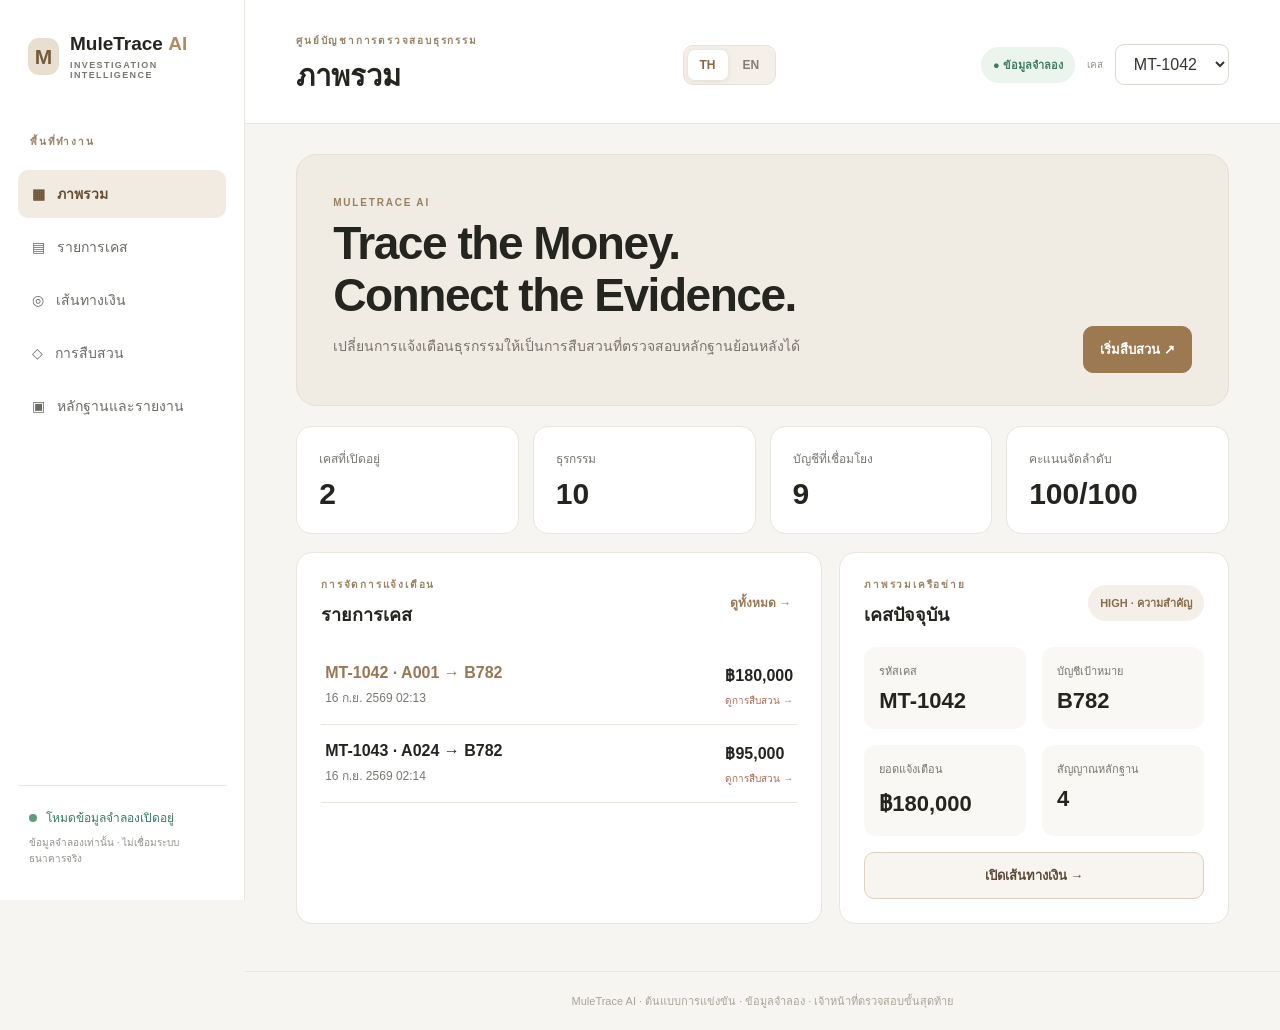
==== ui/index.html @ 1008d08d "Add files via upload" ====
<!doctype html>
<html lang="th">
<head>
  <meta charset="utf-8">
  <meta name="viewport" content="width=device-width,initial-scale=1">
  <meta name="theme-color" content="#f7f5f1">
  <meta name="description" content="MuleTrace AI investigation prototype">

  <title>MuleTrace AI | Investigation Workspace</title>

  <link rel="icon" href="assets/icon.svg" type="image/svg+xml">
  <link rel="manifest" href="manifest.webmanifest">
  <link rel="stylesheet" href="style.css">
  <link rel="stylesheet" href="case-manager.css">

  
<script src="data.js" defer></script>
<script src="config.js" defer></script>
<script src="i18n.js" defer></script>
<script src="api.js" defer></script>
<script src="app.js" defer></script>
<script src="case-manager.js" defer></script>
</head>

<body>
  <div class="shell">

    <!-- เมนูด้านซ้าย -->
    <aside class="sidebar">
      <div class="brand">
        <span class="brand-mark">M</span>
        <span>
          MuleTrace <b>AI</b>
          <small>INVESTIGATION INTELLIGENCE</small>
        </span>
      </div>

      <p class="nav-label">WORKSPACE</p>

      <nav aria-label="หน้าหลัก">
        <button class="nav-item active" data-page="overview">
          ▦ <span>Overview</span>
        </button>
        <button class="nav-item" data-page="cases">
          ▤ <span>Case Queue</span>
        </button>
        <button class="nav-item" data-page="trail">
          ◎ <span>Money Trail</span>
        </button>
        <button class="nav-item" data-page="investigation">
          ◇ <span>Investigation</span>
        </button>
        <button class="nav-item" data-page="report">
          ▣ <span>Evidence & Report</span>
        </button>
      </nav>

      <div class="sidebar-foot">
        <span class="status-dot"></span>
        Demo mode active
        <small>
          Synthetic data only · No live banking connection
        </small>
      </div>
    </aside>

    <div class="main-area">

      <!-- แถบด้านบน -->
      <header class="topbar">
        <div>
          <span class="eyebrow">
            FINANCIAL INVESTIGATION / COMMAND CENTER
          </span>
          <h1 id="pageTitle">Overview</h1>
        </div>

<div class="language-switch" role="group" aria-label="Choose language">
  <button type="button" data-lang="th" class="active">
    TH
  </button>
  <button type="button" data-lang="en">
    EN
  </button>
</div>

        <div class="header-actions">
          <span class="mode-badge">● DEMO DATA</span>

          <label class="case-select-label" for="caseSelect">
            CASE
          </label>

          <select id="caseSelect" aria-label="เลือกเคส"></select>
        </div>
      </header>

      <main>

        <!-- หน้าที่ 1: Overview -->
        <section class="page active" id="page-overview">

          <div class="intro">
            <div>
              <p class="eyebrow">MULETRACE AI</p>
              <h2>
                Trace the Money.<br>
                Connect the Evidence.
              </h2>
              <p>
                เปลี่ยน Fraud Alert ให้เป็นเส้นทางการสืบสวน
                ที่ตรวจสอบหลักฐานย้อนกลับได้
              </p>
            </div>

            <button class="btn primary" data-go="investigation">
              เริ่มสืบสวน ↗
            </button>
          </div>

          <div class="metrics" id="metrics"></div>

          <div class="two-col">
            <section class="panel">
              <div class="section-head">
                <div>
                  <p class="eyebrow">ALERT MANAGEMENT</p>
                  <h3>Case Queue</h3>
                </div>
                <button class="text-btn" data-go="cases">
                  ดูทั้งหมด →
                </button>
              </div>

              <div id="overviewCases"></div>
            </section>

            <section class="panel">
              <div class="section-head">
                <div>
                  <p class="eyebrow">NETWORK SNAPSHOT</p>
                  <h3>Current Case</h3>
                </div>

                <span class="soft-pill" id="overviewRisk">—</span>
              </div>

              <div class="snapshot" id="snapshot"></div>

              <button class="btn subtle full" data-go="trail">
                เปิด Money Trail →
              </button>
            </section>
          </div>
        </section>

        <!-- หน้าที่ 2: Case Queue -->
        <section class="page" id="page-cases" hidden>
          <div class="section-head">
            <div>
              <p class="eyebrow">FRAUD ALERTS</p>
              <h2>Investigation Queue</h2>
            </div>

            <span class="soft-pill">
              จัดลำดับเพื่อให้เจ้าหน้าที่ตรวจต่อ
            </span>
          </div>

          <div class="panel">
            <div id="allCases"></div>
          </div>
        </section>

        <!-- หน้าที่ 3: Money Trail -->
        <section class="page" id="page-trail" hidden>

          <div class="section-head">
            <div>
              <p class="eyebrow">TRANSACTION INTELLIGENCE</p>
              <h2>Multi-Hop Money Trail</h2>
            </div>

            <span class="soft-pill">
              คลิกบัญชีหรือเส้นธุรกรรม
            </span>
          </div>

          <div class="panel">
            <div class="controls">
              <label>
                Network depth
                <select id="hopSelect">
                  <option value="1">1 hop</option>
                  <option value="2">2 hops</option>
                  <option value="3" selected>3 hops</option>
                </select>
              </label>

              <button id="resetReplay" class="btn subtle">
                แสดงทั้งหมด
              </button>
            </div>

            <div class="graph-container">
              <svg
                id="moneyGraph"
                viewBox="0 0 850 460"
                role="img"
                aria-label="กราฟเครือข่ายธุรกรรม">
              </svg>
            </div>

            <div class="legend">
              <span><i class="dot target"></i>บัญชีเป้าหมาย</span>
              <span><i class="dot flagged"></i>บัญชีที่ถูก Flag</span>
              <span><i class="dot watch"></i>บัญชี Watch</span>
              <span><i class="dot normal"></i>บัญชีอื่น</span>
            </div>
          </div>

          <div class="two-col">

            <section class="panel">
              <div class="section-head">
                <h3>Time Replay</h3>
                <span class="soft-pill" id="replayCount">—</span>
              </div>

              <label for="replayRange" class="field-label">
                เลื่อนเพื่อแสดงธุรกรรมตามลำดับเวลา
              </label>

              <input
                type="range"
                min="0"
                max="10"
                value="10"
                id="replayRange">

              <p class="helper" id="replayTime"></p>
            </section>

            <section class="panel">
              <div class="section-head">
                <h3>Selected Transaction</h3>
                <span class="soft-pill" id="selectedTxTag">—</span>
              </div>

              <div id="transactionDetail"></div>
            </section>
          </div>

          <section class="panel">
            <div class="section-head">
              <h3>Transaction Records</h3>
              <span class="helper">
                เลือกแถวเพื่อเน้นเส้นทาง
              </span>
            </div>

            <div class="table-scroll">
              <table>
                <thead>
                  <tr>
                    <th>ID</th>
                    <th>From → To</th>
                    <th>Amount</th>
                    <th>Date / Time</th>
                  </tr>
                </thead>
                <tbody id="transactionRows"></tbody>
              </table>
            </div>
          </section>
        </section>

        <!-- หน้าที่ 4: Investigation -->
        <section class="page" id="page-investigation" hidden>

          <div class="section-head">
            <div>
              <p class="eyebrow">INVESTIGATION WORKSPACE</p>
              <h2 id="investigationHeading">
                Case investigation
              </h2>
            </div>
            <span class="soft-pill" id="priorityLabel">—</span>
          </div>

          <div class="two-col">
            <section class="panel">
              <h3>Investigation Summary</h3>
              <div id="caseSummary"></div>

              <p class="disclaimer">
                Priority Score เป็นคะแนนจัดลำดับการตรวจสอบ
                ไม่ใช่โอกาสกระทำผิด และไม่ใช่การตัดสินความผิด
              </p>
            </section>

            <section class="panel">
              <div class="section-head">
                <h3>Tool Activity</h3>
                <span class="soft-pill">RULE-BASED DEMO</span>
              </div>

              <ol class="steps" id="toolSteps"></ol>
            </section>
          </div>

          <section class="panel">
            <div class="section-head">
              <h3>Recommended Next Accounts</h3>
              <button class="text-btn" data-go="trail">
                ดูกราฟ →
              </button>
            </div>

            <div id="recommendedAccounts" class="chips"></div>
          </section>
        </section>

        <!-- หน้าที่ 5: Evidence & Report -->
        <section class="page" id="page-report" hidden>

          <div class="section-head">
            <div>
              <p class="eyebrow">EXPLAINABLE INVESTIGATION</p>
              <h2>Evidence Chain & Report</h2>
            </div>

            <button class="btn primary" id="downloadReport">
              ↓ ดาวน์โหลดรายงาน
            </button>
          </div>

          <section class="panel">
            <div class="section-head">
              <h3>Evidence Chain</h3>
              <span class="helper">
                อ้างอิง Transaction ID จากข้อมูลจำลอง
              </span>
            </div>

            <div id="evidenceList" class="evidence-list"></div>
          </section>

          <div class="two-col">
            <section class="panel">
              <h3>Cross-Case Connections</h3>
              <div id="crossCases"></div>
            </section>

            <section class="panel">
              <div class="section-head">
                <h3>AWS Agent Handoff</h3>
                <span class="soft-pill" id="awsStatus">
                  NOT CONNECTED
                </span>
              </div>

              <p class="helper">
                พื้นที่รอรับผลจริงจาก Backend ของเพื่อน
                ไม่ได้เรียก Bedrock อัตโนมัติ
              </p>

              <button class="btn subtle" id="runAi">
                ขอ AI Summary ผ่าน API
              </button>

              <div
                id="aiResult"
                class="ai-result"
                aria-live="polite">
                ยังไม่ได้เชื่อม AWS · ใช้รายงานแบบ Rule-based ได้
              </div>
            </section>
          </div>
        </section>

      </main>

      <footer>
        MuleTrace AI · Hackathon Prototype ·
        Synthetic Data Only · Human Review Required
      </footer>
    </div>
  </div>
</body>
</html>
---- ui/style.css ----
:root {
  --bg: #f7f5f1;
  --paper: #ffffff;
  --ink: #25251f;
  --muted: #777870;
  --line: #e9e5df;
  --sand: #b28d64;
  --sand-light: #f1ebe2;
  --green: #377867;
  --red: #ae625a;
  --blue: #537d98;
}

* {
  box-sizing: border-box;
}

html {
  scroll-behavior: smooth;
}

body {
  margin: 0;
  font-family: "Segoe UI", Tahoma, sans-serif;
  background: var(--bg);
  color: var(--ink);
}

button, select, input {
  font: inherit;
}

button {
  cursor: pointer;
}

button:focus-visible,
select:focus-visible,
input:focus-visible {
  outline: 3px solid #c9ad87;
  outline-offset: 3px;
}

/* เนเธเธฃเธเธชเธฃเนเธฒเธเธซเธฅเธฑเธ */
.shell {
  min-height: 100vh;
  display: grid;
  grid-template-columns: 245px minmax(0, 1fr);
}

/* Sidebar */
.sidebar {
  background: white;
  border-right: 1px solid var(--line);
  padding: 29px 18px;
  display: flex;
  flex-direction: column;
  position: sticky;
  top: 0;
  height: 100vh;
}

.brand {
  display: flex;
  align-items: center;
  gap: 11px;
  font-size: 19px;
  font-weight: 750;
  padding: 4px 10px;
}

.brand b {
  color: var(--sand);
}

.brand small {
  display: block;
  margin-top: 5px;
  font-size: 9px;
  letter-spacing: 1.4px;
  color: var(--muted);
  font-weight: 600;
}

.brand-mark {
  width: 37px;
  height: 37px;
  display: grid;
  place-items: center;
  background: #e9dfd0;
  color: #745b3e;
  border-radius: 11px;
  font-size: 21px;
}

.nav-label, .eyebrow {
  color: #9a8061;
  letter-spacing: 1.8px;
  font-size: 10px;
  font-weight: 750;
}

.nav-label {
  padding: 40px 12px 11px;
}

.sidebar nav {
  display: grid;
  gap: 5px;
}

.nav-item {
  border: 0;
  background: transparent;
  text-align: left;
  border-radius: 10px;
  padding: 13px 14px;
  color: #6b6b65;
  display: flex;
  align-items: center;
  gap: 12px;
  font-size: 14px;
}

.nav-item:hover,
.nav-item.active {
  background: var(--sand-light);
  color: #654d32;
}

.nav-item.active {
  font-weight: 700;
}

.sidebar-foot {
  margin-top: auto;
  border-top: 1px solid var(--line);
  padding: 22px 11px 4px;
  font-size: 12px;
  color: var(--green);
}

.sidebar-foot small {
  display: block;
  line-height: 1.6;
  margin-top: 8px;
  color: #94938c;
}

.status-dot {
  display: inline-block;
  width: 8px;
  height: 8px;
  border-radius: 50%;
  background: #5e9b7f;
  margin-right: 6px;
}

/* เนเธ–เธเธ”เนเธฒเธเธเธ */
.main-area {
  min-width: 0;
  display: flex;
  flex-direction: column;
}

.topbar {
  padding: 30px 4vw 24px;
  background: white;
  border-bottom: 1px solid var(--line);
  display: flex;
  align-items: center;
  justify-content: space-between;
  gap: 18px;
}

.topbar h1 {
  margin: 5px 0 0;
  font-size: 29px;
}

.header-actions {
  display: flex;
  align-items: center;
  gap: 12px;
  flex-wrap: wrap;
}

.mode-badge,
.soft-pill {
  white-space: nowrap;
  background: #f4f0e9;
  color: #886c4b;
  border-radius: 999px;
  padding: 9px 12px;
  font-size: 11px;
  font-weight: 700;
}

.mode-badge {
  color: #427b64;
  background: #ebf5ee;
}

.case-select-label {
  color: #9a958d;
  font-size: 10px;
}

.header-actions select,
.controls select {
  background: white;
  border: 1px solid #ded9d1;
  padding: 10px 14px;
  border-radius: 9px;
  color: #38352f;
}

/* เธเธทเนเธเธ—เธตเนเน€เธเธทเนเธญเธซเธฒ */
main {
  width: min(1450px, 100%);
  padding: 30px 4vw;
  margin: 0 auto;
  flex: 1;
}

.page {
  display: none;
}

.page.active {
  display: block;
}

/* Hero */
.intro {
  background: #f0ebe3;
  border: 1px solid #e7dfd3;
  border-radius: 20px;
  padding: 32px 36px;
  display: flex;
  align-items: flex-end;
  justify-content: space-between;
  gap: 20px;
  margin-bottom: 20px;
}

.intro h2 {
  font-size: clamp(31px, 3.6vw, 49px);
  line-height: 1.12;
  letter-spacing: -1.5px;
  margin: 10px 0;
}

.intro p:not(.eyebrow) {
  font-size: 14px;
  color: #78736c;
  max-width: 520px;
  line-height: 1.7;
}

.btn {
  border: 1px solid #dcd2c4;
  border-radius: 10px;
  padding: 12px 16px;
  background: white;
  color: #5a4a37;
  font-weight: 650;
  font-size: 13px;
}

.btn:hover {
  filter: brightness(.97);
}

.btn.primary {
  background: #9c7951;
  border-color: #9c7951;
  color: white;
}

.btn.subtle {
  background: #f8f5f0;
}

.btn.full {
  width: 100%;
}

/* KPI Cards */
.metrics {
  display: grid;
  grid-template-columns: repeat(4, minmax(0, 1fr));
  gap: 14px;
  margin-bottom: 18px;
}

.metric {
  background: white;
  border: 1px solid var(--line);
  border-radius: 15px;
  padding: 22px;
}

.metric small {
  display: block;
  color: var(--muted);
  font-size: 12px;
}

.metric strong {
  display: block;
  font-size: 30px;
  margin-top: 9px;
}

/* Panels */
.panel {
  min-width: 0;
  background: white;
  border: 1px solid var(--line);
  border-radius: 16px;
  padding: 24px;
  margin-bottom: 17px;
}

.panel h3 {
  font-size: 18px;
  margin: 0 0 17px;
}

.section-head {
  display: flex;
  align-items: center;
  justify-content: space-between;
  gap: 15px;
  margin-bottom: 18px;
}

.section-head h3,
.section-head h2 {
  margin: 0;
}

.section-head h2 {
  font-size: 28px;
}

.section-head .eyebrow {
  margin: 0 0 8px;
}

.text-btn {
  border: 0;
  background: none;
  color: #9a7754;
  font-weight: 750;
  font-size: 12px;
}

.two-col {
  display: grid;
  grid-template-columns: 1.35fr 1fr;
  gap: 17px;
}

/* Case Queue */
.case-row {
  display: grid;
  grid-template-columns: 1fr auto;
  gap: 12px;
  align-items: center;
  width: 100%;
  text-align: left;
  padding: 16px 4px;
  background: transparent;
  border: 0;
  border-bottom: 1px solid var(--line);
  color: var(--ink);
}

.case-row:hover {
  background: #fcfaf6;
}

.case-row.active .case-title {
  color: #9a7652;
}

.case-title {
  font-weight: 760;
}

.case-desc {
  display: block;
  color: var(--muted);
  font-size: 12px;
  margin-top: 6px;
}

.amount {
  font-weight: 800;
  text-align: right;
}

.risk {
  display: block;
  font-size: 10px;
  color: #ae6c56;
  margin-top: 5px;
}

.snapshot {
  display: grid;
  grid-template-columns: repeat(2, minmax(0, 1fr));
  gap: 16px;
  margin: 16px 0;
}

.snapshot-item {
  border-radius: 12px;
  padding: 15px;
  background: #faf8f5;
}

.snapshot-item small {
  color: var(--muted);
  display: block;
  font-size: 11px;
}

.snapshot-item strong {
  display: block;
  margin-top: 8px;
  font-size: 22px;
}

/* Money Trail */
.controls {
  display: flex;
  gap: 12px;
  align-items: end;
  justify-content: space-between;
  margin-bottom: 20px;
}

.controls label {
  display: grid;
  gap: 6px;
  color: var(--muted);
  font-size: 12px;
}

.graph-container {
  width: 100%;
  overflow: auto;
  background: #fcfbf9;
  border: 1px solid #efebe4;
  border-radius: 14px;
}

.graph-container svg {
  display: block;
  width: 100%;
  min-width: 520px;
  height: auto;
  min-height: 340px;
}

.graph-edge {
  stroke: #c3b7a8;
  stroke-width: 2;
  opacity: .8;
  cursor: pointer;
}

.graph-edge.selected {
  stroke: #aa7850;
  stroke-width: 5;
  opacity: 1;
}

.graph-node {
  cursor: pointer;
  stroke-width: 3;
}

.graph-label {
  font-size: 13px;
  fill: #3b3934;
  font-weight: 750;
  pointer-events: none;
}

.legend {
  display: flex;
  flex-wrap: wrap;
  gap: 15px;
  color: var(--muted);
  font-size: 11px;
  padding-top: 15px;
}

.dot {
  display: inline-block;
  width: 10px;
  height: 10px;
  margin-right: 6px;
  border-radius: 50%;
}

.dot.target { background: #cfaa78; }
.dot.flagged { background: #ca7975; }
.dot.watch { background: #c5a26b; }
.dot.normal { background: #86a7aa; }

.field-label,
.helper {
  font-size: 12px;
  color: var(--muted);
  line-height: 1.6;
}

input[type=range] {
  width: 100%;
  margin: 15px 0;
  accent-color: #a38460;
}

/* เธ•เธฒเธฃเธฒเธเนเธฅเธฐเธฃเธฒเธขเธฅเธฐเน€เธญเธตเธขเธ” */
.detail-row {
  display: flex;
  justify-content: space-between;
  gap: 12px;
  margin: 12px 0;
  border-bottom: 1px solid var(--line);
  padding-bottom: 9px;
  font-size: 13px;
}

.detail-row span:first-child {
  color: var(--muted);
}

.table-scroll {
  overflow-x: auto;
}

table {
  width: 100%;
  border-collapse: collapse;
  font-size: 13px;
  min-width: 540px;
  text-align: left;
}

th {
  background: #f8f6f2;
  color: #817c72;
  font-size: 11px;
}

td, th {
  padding: 13px 12px;
  border-bottom: 1px solid var(--line);
}

tr.clickable {
  cursor: pointer;
}

tr.clickable:hover,
tr.selected {
  background: #f6efe6;
}

/* Investigation */
.summary-score {
  display: flex;
  gap: 18px;
  align-items: center;
  margin: 14px 0;
}

.score-circle {
  width: 80px;
  height: 80px;
  flex-shrink: 0;
  display: grid;
  place-items: center;
  background: #f3eadc;
  border-radius: 50%;
  color: #8e6742;
  font-weight: 850;
  font-size: 24px;
}

.disclaimer {
  font-size: 12px;
  color: #927c66;
  background: #faf7f1;
  padding: 12px;
  border-radius: 9px;
  line-height: 1.7;
}

.steps {
  padding-left: 20px;
  margin: 0;
}

.steps li {
  padding: 0 0 18px 8px;
  color: #756e65;
}

.steps li strong {
  display: block;
  color: #39362e;
  font-size: 13px;
}

.steps li small {
  display: block;
  font-size: 11px;
  margin-top: 4px;
}

.chips {
  display: flex;
  flex-wrap: wrap;
  gap: 9px;
}

.chip {
  background: #f4f0e9;
  border-radius: 8px;
  padding: 11px 13px;
  color: #695c4d;
  font-size: 13px;
}

/* Evidence */
.evidence-item {
  padding: 18px 0;
  border-bottom: 1px solid var(--line);
}

.evidence-item:first-child {
  padding-top: 0;
}

.evidence-item h4 {
  margin: 0 0 8px;
  font-size: 15px;
}

.evidence-item p {
  color: var(--muted);
  font-size: 13px;
  margin: 0 0 12px;
  line-height: 1.7;
}

.tx-link {
  display: inline-block;
  border: 1px solid #e8ddd0;
  border-radius: 7px;
  background: #f8f4ed;
  color: #866543;
  padding: 7px 9px;
  margin: 0 6px 6px 0;
  font-size: 11px;
  font-weight: 750;
}

.ai-result {
  white-space: pre-wrap;
  overflow-wrap: anywhere;
  font-size: 13px;
  color: #77736d;
  line-height: 1.8;
  background: #faf8f5;
  border-radius: 9px;
  padding: 15px;
  margin-top: 14px;
}

footer {
  border-top: 1px solid var(--line);
  padding: 20px 36px;
  text-align: center;
  font-size: 11px;
  color: #aaa399;
}

/* Tablet */
@media (max-width: 1100px) {
  .metrics {
    grid-template-columns: repeat(2, 1fr);
  }

  .two-col {
    grid-template-columns: 1fr;
  }

  .shell {
    grid-template-columns: 215px minmax(0, 1fr);
  }
}

/* Mobile */
@media (max-width: 720px) {
  .shell {
    display: block;
  }

  .sidebar {
    position: static;
    height: auto;
    padding: 13px 15px;
    border-right: 0;
    border-bottom: 1px solid var(--line);
  }

  .brand small,
  .nav-label,
  .sidebar-foot {
    display: none;
  }

  .sidebar nav {
    display: flex;
    overflow-x: auto;
    gap: 6px;
    margin-top: 13px;
    padding-bottom: 3px;
  }

  .nav-item {
    white-space: nowrap;
    font-size: 12px;
    padding: 10px;
  }

  .topbar {
    padding: 17px 18px;
    align-items: start;
    flex-direction: column;
  }

  .topbar h1 {
    font-size: 23px;
  }

  .header-actions {
    width: 100%;
    justify-content: space-between;
  }

  .intro {
    padding: 23px;
    align-items: start;
    flex-direction: column;
  }

  .intro h2 {
    font-size: 33px;
  }

  .metrics {
    gap: 9px;
  }

  .metric {
    padding: 17px;
  }

  .metric strong {
    font-size: 25px;
  }

  main {
    padding: 16px 12px;
  }

  .panel {
    padding: 17px;
  }

  .section-head h2 {
    font-size: 23px;
  }
}

/* TH / EN Language Switcher */

.language-switch {
  display: inline-flex;
  gap: 3px;
  padding: 4px;
  background: #f4f0e9;
  border: 1px solid #e9e2d8;
  border-radius: 10px;
}

.language-switch button {
  border: none;
  background: transparent;
  color: #857d72;
  border-radius: 7px;
  padding: 8px 12px;
  font-size: 12px;
  font-weight: 700;
  cursor: pointer;
}

.language-switch button.active {
  background: white;
  color: #8c6945;
  box-shadow: 0 1px 5px rgba(70, 50, 30, 0.1);
}

@media (max-width: 720px) {
  .language-switch button {
    padding: 7px 10px;
  }
}
---- ui/case-manager.css ----
/*
  MuleTrace AI — Case Manager UI
  Cream / Beige / Minimal Banking
*/

/* ซ่อน Case Queue แบบเก่าเฉพาะหน้าเคส
   แต่ยังเก็บ Element ไว้ให้ app.js ใช้ได้ */
#page-cases > :not(#mt-case-manager) {
  display: none !important;
}

#mt-case-manager {
  width: 100%;
  color: #28251f;
}

.mtcm-container {
  display: flex;
  flex-direction: column;
  gap: 20px;
  padding-bottom: 32px;
}

.mtcm-heading {
  display: flex;
  justify-content: space-between;
  align-items: flex-start;
  gap: 20px;
}

.mtcm-heading h2 {
  font-size: clamp(25px, 3vw, 34px);
  font-weight: 750;
  line-height: 1.2;
  margin: 7px 0 8px;
  color: #26231e;
}

.mtcm-heading p {
  margin: 0;
  color: #81776b;
  font-size: 13px;
  line-height: 1.7;
}

.mtcm-overline {
  font-size: 11px;
  font-weight: 750;
  letter-spacing: 1.8px;
  text-transform: uppercase;
  color: #a37a50;
}

.mtcm-heading-actions {
  display: flex;
  align-items: center;
  flex-wrap: wrap;
  gap: 10px;
}

.mtcm-source {
  padding: 10px 13px;
  border-radius: 999px;
  background: #eaf4ed;
  color: #32785e;
  font-size: 11px;
  font-weight: 750;
  white-space: nowrap;
}

.mtcm-secondary,
.mtcm-primary,
.mtcm-reset,
.mtcm-view,
.mtcm-icon-button,
.mtcm-pages button {
  font: inherit;
  cursor: pointer;
}

.mtcm-secondary {
  padding: 10px 13px;
  border: 1px solid #e6dfd4;
  background: #fff;
  border-radius: 10px;
  font-size: 12px;
  color: #72583b;
  font-weight: 700;
}

.mtcm-secondary:hover,
.mtcm-reset:hover {
  background: #f4efe7;
}

.mtcm-secondary:disabled {
  opacity: 0.6;
  cursor: wait;
}

.mtcm-summary {
  display: grid;
  grid-template-columns: repeat(4, minmax(0, 1fr));
  gap: 12px;
}

.mtcm-stat {
  display: flex;
  flex-direction: column;
  gap: 10px;
  min-width: 0;
  padding: 19px 20px;
  background: #fff;
  border: 1px solid #e8e2d9;
  border-radius: 16px;
}

.mtcm-stat small {
  color: #8a8074;
  font-size: 11px;
  text-transform: uppercase;
}

.mtcm-stat strong {
  color: #26231e;
  font-size: 27px;
  line-height: 1.1;
  font-weight: 750;
}

.mtcm-filters {
  display: grid;
  grid-template-columns:
    minmax(180px, 1.8fr)
    minmax(120px, 1fr)
    minmax(120px, 1fr)
    minmax(155px, 1.2fr)
    auto;
  align-items: end;
  gap: 12px;
  padding: 18px;
  background: #fff;
  border: 1px solid #e8e2d9;
  border-radius: 16px;
}

.mtcm-filters label {
  display: flex;
  flex-direction: column;
  gap: 8px;
  min-width: 0;
}

.mtcm-filters label > span {
  font-size: 12px;
  font-weight: 700;
  color: #6b6155;
}

.mtcm-filters input,
.mtcm-filters select {
  width: 100%;
  min-width: 0;
  height: 43px;
  padding: 0 12px;
  border: 1px solid #e3dcd0;
  border-radius: 9px;
  outline: none;
  background: #fcfbf9;
  color: #302a24;
  font-size: 13px;
  font-family: inherit;
}

.mtcm-filters input:focus,
.mtcm-filters select:focus {
  border-color: #a98258;
  box-shadow: 0 0 0 3px rgba(169, 130, 88, 0.12);
}

.mtcm-search-field input {
  background: #fcfbf9;
}

.mtcm-reset {
  height: 43px;
  padding: 0 15px;
  border: 1px solid #e3dcd0;
  border-radius: 9px;
  color: #856744;
  background: #f7f3ed;
  font-size: 12px;
  font-weight: 700;
  white-space: nowrap;
}

.mtcm-table-card {
  overflow: hidden;
  border: 1px solid #e8e2d9;
  border-radius: 17px;
  background: #fff;
}

.mtcm-table-top,
.mtcm-table-bottom {
  display: flex;
  justify-content: space-between;
  align-items: center;
  gap: 12px;
  padding: 17px 19px;
}

.mtcm-table-top {
  border-bottom: 1px solid #eee8df;
}

.mtcm-table-top strong {
  font-size: 15px;
}

.mtcm-table-top span,
.mtcm-table-bottom small {
  color: #8e8479;
  font-size: 12px;
}

.mtcm-table-scroll {
  width: 100%;
  overflow-x: auto;
}

.mtcm-table {
  width: 100%;
  min-width: 890px;
  border-collapse: collapse;
  text-align: left;
}

.mtcm-table thead {
  background: #f8f5ef;
}

.mtcm-table th {
  padding: 15px 13px;
  color: #867767;
  font-size: 10px;
  font-weight: 750;
  letter-spacing: 0.5px;
  text-transform: uppercase;
  white-space: nowrap;
}

.mtcm-table td {
  padding: 16px 13px;
  font-size: 12px;
  color: #524b42;
  border-top: 1px solid #f0ece5;
  vertical-align: middle;
}

.mtcm-table tbody tr:hover {
  background: #fcfaf7;
}

.mtcm-case-link {
  display: block;
  padding: 0;
  border: 0;
  background: transparent;
  color: #977047;
  font-size: 13px;
  font-weight: 750;
  text-align: left;
  cursor: pointer;
}

.mtcm-case-link:hover {
  text-decoration: underline;
}

.mtcm-muted {
  display: block;
  margin-top: 5px;
  color: #9d9489;
  font-size: 10px;
}

.mtcm-account {
  white-space: nowrap;
  font-weight: 650;
}

.mtcm-arrow {
  color: #bc9f7c;
  margin: 0 4px;
}

.mtcm-amount {
  font-weight: 750;
  color: #2d2923 !important;
  white-space: nowrap;
}

.mtcm-pill {
  display: inline-block;
  padding: 6px 10px;
  border-radius: 999px;
  font-size: 10px;
  font-weight: 750;
  white-space: nowrap;
}

.mtcm-pill.risk-high {
  color: #b93333;
  background: #fff0ed;
}

.mtcm-pill.risk-medium {
  color: #a56818;
  background: #fff2d7;
}

.mtcm-pill.risk-low {
  color: #2f8466;
  background: #e7f5ed;
}

.mtcm-pill.risk-unknown {
  color: #77706a;
  background: #f1efec;
}

.mtcm-pill.status-new {
  color: #896544;
  background: #f5eee5;
}

.mtcm-pill.status-in_progress {
  color: #386aa7;
  background: #e8f1ff;
}

.mtcm-pill.status-review {
  color: #8061a6;
  background: #f1ecfa;
}

.mtcm-pill.status-closed {
  color: #398064;
  background: #e8f5ee;
}

.mtcm-pill.status-other {
  color: #77706a;
  background: #f1efec;
}

.mtcm-view {
  padding: 6px 0;
  border: 0;
  background: transparent;
  color: #967249;
  font-size: 12px;
  font-weight: 700;
  white-space: nowrap;
}

.mtcm-view:hover {
  text-decoration: underline;
}

.mtcm-table-bottom {
  border-top: 1px solid #eee8df;
}

.mtcm-pages {
  display: flex;
  align-items: center;
  gap: 5px;
}

.mtcm-pages button {
  min-width: 32px;
  height: 32px;
  padding: 0 7px;
  border: 1px solid #e8e2d9;
  border-radius: 8px;
  background: #fff;
  color: #756b60;
  font-size: 12px;
}

.mtcm-pages button.active {
  color: #fff;
  background: #9a7651;
  border-color: #9a7651;
}

.mtcm-pages button:disabled {
  opacity: 0.35;
  cursor: not-allowed;
}

.mtcm-details {
  padding: 20px;
  border: 1px solid #ded1bf;
  border-radius: 17px;
  background: #f5f0e9;
}

.mtcm-detail-heading {
  display: flex;
  justify-content: space-between;
  align-items: flex-start;
  gap: 12px;
  margin-bottom: 18px;
}

.mtcm-detail-heading h3 {
  font-size: 25px;
  margin: 6px 0 0;
}

.mtcm-icon-button {
  border: 0;
  background: #fff;
  color: #7d6951;
  border-radius: 9px;
  padding: 8px 12px;
}

.mtcm-detail-grid {
  display: grid;
  grid-template-columns: repeat(4, minmax(0, 1fr));
  gap: 10px;
}

.mtcm-detail-grid > div {
  display: flex;
  flex-direction: column;
  gap: 8px;
  padding: 13px;
  border: 1px solid #eee5da;
  border-radius: 11px;
  background: #fff;
  min-width: 0;
}

.mtcm-detail-grid small,
.mtcm-description small {
  font-size: 11px;
  color: #8a7f72;
}

.mtcm-detail-grid strong {
  font-size: 13px;
  overflow-wrap: anywhere;
}

.mtcm-description {
  padding: 15px 0;
}

.mtcm-description p {
  font-size: 13px;
  line-height: 1.7;
  white-space: pre-wrap;
  overflow-wrap: anywhere;
}

.mtcm-primary {
  padding: 12px 18px;
  border: 0;
  border-radius: 10px;
  background: #9a7651;
  color: #fff;
  font-size: 13px;
  font-weight: 750;
}

.mtcm-primary:hover {
  background: #805f3d;
}

.mtcm-integration-note {
  padding: 13px;
  background: #fff;
  border: 1px dashed #cdbda9;
  border-radius: 11px;
  font-size: 12px;
  line-height: 1.7;
  color: #796b5b;
}

.mtcm-empty,
.mtcm-loading {
  padding: 48px 20px;
  text-align: center;
  color: #82786c;
}

.mtcm-empty strong {
  display: block;
  color: #38322d;
  font-size: 15px;
}

.mtcm-empty p {
  font-size: 12px;
  line-height: 1.6;
}

.mtcm-empty-icon {
  font-size: 35px;
  margin-bottom: 8px;
  color: #b0906e;
}

.mtcm-error,
.mtcm-warning {
  padding: 15px 18px;
  border-radius: 12px;
  font-size: 13px;
  line-height: 1.7;
}

.mtcm-error {
  color: #99413b;
  background: #fff1ef;
  border: 1px solid #f0d4d1;
}

.mtcm-error p {
  margin: 6px 0 12px;
}

.mtcm-warning {
  color: #936a27;
  background: #fff7e8;
  border: 1px solid #f1e2bb;
}

.mtcm-footnote {
  margin: 0;
  color: #9a8f84;
  font-size: 11px;
  line-height: 1.7;
}

/* Tablet */

@media (max-width: 1100px) {
  .mtcm-filters {
    grid-template-columns: repeat(2, minmax(0, 1fr));
  }

  .mtcm-search-field {
    grid-column: 1 / -1;
  }

  .mtcm-detail-grid {
    grid-template-columns: repeat(2, minmax(0, 1fr));
  }
}

/* Mobile */

@media (max-width: 720px) {
  .mtcm-heading {
    flex-direction: column;
  }

  .mtcm-heading-actions {
    width: 100%;
  }

  .mtcm-summary {
    grid-template-columns: repeat(2, minmax(0, 1fr));
  }

  .mtcm-stat {
    padding: 16px;
  }

  .mtcm-stat strong {
    font-size: 23px;
  }

  .mtcm-filters {
    grid-template-columns: 1fr;
    padding: 13px;
  }

  .mtcm-search-field {
    grid-column: auto;
  }

  .mtcm-reset {
    width: 100%;
  }

  .mtcm-table-top,
  .mtcm-table-bottom {
    flex-wrap: wrap;
    padding: 14px;
  }

  .mtcm-pages {
    flex-wrap: wrap;
  }

  .mtcm-detail-grid {
    grid-template-columns: 1fr;
  }

  .mtcm-details {
    padding: 14px;
  }
}
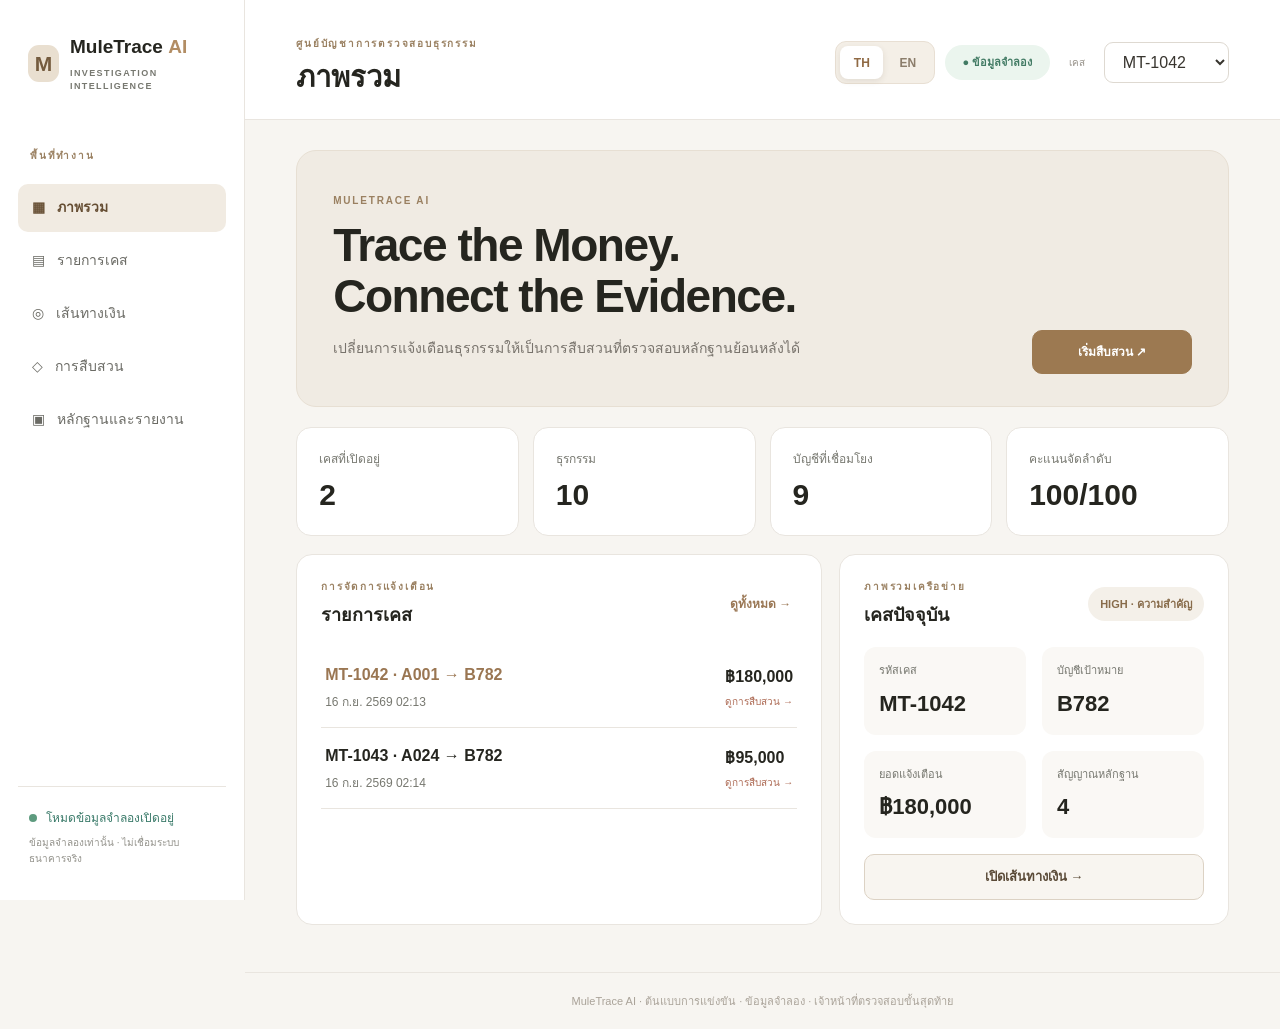
==== commit 3b21afb1: "feat: add HTML user interface, styling, and batch run script for MuleTrace AI UI" ====
--- a/ui/index.html
+++ b/ui/index.html
@@ -1,6 +1,6 @@
-
 <!doctype html>
 <html lang="th">
+
 <head>
   <meta charset="utf-8">
   <meta name="viewport" content="width=device-width,initial-scale=1">
@@ -14,13 +14,13 @@
   <link rel="stylesheet" href="style.css">
   <link rel="stylesheet" href="case-manager.css">
 
-  
-<script src="data.js" defer></script>
-<script src="config.js" defer></script>
-<script src="i18n.js" defer></script>
-<script src="api.js" defer></script>
-<script src="app.js" defer></script>
-<script src="case-manager.js" defer></script>
+
+  <script src="data.js" defer></script>
+  <script src="config.js" defer></script>
+  <script src="i18n.js" defer></script>
+  <script src="api.js" defer></script>
+  <script src="app.js" defer></script>
+  <script src="case-manager.js" defer></script>
 </head>
 
 <body>
@@ -76,14 +76,14 @@
           <h1 id="pageTitle">Overview</h1>
         </div>
 
-<div class="language-switch" role="group" aria-label="Choose language">
-  <button type="button" data-lang="th" class="active">
-    TH
-  </button>
-  <button type="button" data-lang="en">
-    EN
-  </button>
-</div>
+        <div class="language-switch" role="group" aria-label="Choose language">
+          <button type="button" data-lang="th" class="active">
+            TH
+          </button>
+          <button type="button" data-lang="en">
+            EN
+          </button>
+        </div>
 
         <div class="header-actions">
           <span class="mode-badge">● DEMO DATA</span>
@@ -204,11 +204,7 @@
             </div>
 
             <div class="graph-container">
-              <svg
-                id="moneyGraph"
-                viewBox="0 0 850 460"
-                role="img"
-                aria-label="กราฟเครือข่ายธุรกรรม">
+              <svg id="moneyGraph" viewBox="0 0 850 460" role="img" aria-label="กราฟเครือข่ายธุรกรรม">
               </svg>
             </div>
 
@@ -232,12 +228,7 @@
                 เลื่อนเพื่อแสดงธุรกรรมตามลำดับเวลา
               </label>
 
-              <input
-                type="range"
-                min="0"
-                max="10"
-                value="10"
-                id="replayRange">
+              <input type="range" min="0" max="10" value="10" id="replayRange">
 
               <p class="helper" id="replayTime"></p>
             </section>
@@ -370,10 +361,7 @@
                 ขอ AI Summary ผ่าน API
               </button>
 
-              <div
-                id="aiResult"
-                class="ai-result"
-                aria-live="polite">
+              <div id="aiResult" class="ai-result" aria-live="polite">
                 ยังไม่ได้เชื่อม AWS · ใช้รายงานแบบ Rule-based ได้
               </div>
             </section>
@@ -388,5 +376,23 @@
       </footer>
     </div>
   </div>
+
+
+  <script>
+    // Keep the language switch inside
+    // the right-side header actions group.
+    document.addEventListener("DOMContentLoaded", () => {
+      const headerActions =
+        document.querySelector(".header-actions");
+
+      const languageSwitch =
+        document.querySelector(".language-switch");
+
+      if (headerActions && languageSwitch) {
+        headerActions.prepend(languageSwitch);
+      }
+    });
+  </script>
+
 </body>
 </html>
--- a/ui/style.css
+++ b/ui/style.css
@@ -1,4 +1,3 @@
-
 :root {
   --bg: #f7f5f1;
   --paper: #ffffff;
@@ -27,7 +26,9 @@
   color: var(--ink);
 }
 
-button, select, input {
+button,
+select,
+input {
   font: inherit;
 }
 
@@ -94,7 +95,8 @@
   font-size: 21px;
 }
 
-.nav-label, .eyebrow {
+.nav-label,
+.eyebrow {
   color: #9a8061;
   letter-spacing: 1.8px;
   font-size: 10px;
@@ -509,10 +511,21 @@
   border-radius: 50%;
 }
 
-.dot.target { background: #cfaa78; }
-.dot.flagged { background: #ca7975; }
-.dot.watch { background: #c5a26b; }
-.dot.normal { background: #86a7aa; }
+.dot.target {
+  background: #cfaa78;
+}
+
+.dot.flagged {
+  background: #ca7975;
+}
+
+.dot.watch {
+  background: #c5a26b;
+}
+
+.dot.normal {
+  background: #86a7aa;
+}
 
 .field-label,
 .helper {
@@ -560,7 +573,8 @@
   font-size: 11px;
 }
 
-td, th {
+td,
+th {
   padding: 13px 12px;
   border-bottom: 1px solid var(--line);
 }
@@ -825,4 +839,698 @@
   .language-switch button {
     padding: 7px 10px;
   }
+}
+
+/* ============================================
+   MuleTrace AI — Header Layout Fix
+   TH/EN + Demo Status + Case Selector
+   ============================================ */
+
+/* จัดแถบ Header ให้มีซ้ายและขวาชัดเจน */
+.topbar {
+  display: flex !important;
+  align-items: center;
+  justify-content: space-between !important;
+  gap: 24px;
+  min-width: 0;
+}
+
+/* รวมเครื่องมือทั้งหมดไว้ด้านขวา */
+.topbar .header-actions {
+  display: flex !important;
+  align-items: center !important;
+  justify-content: flex-end !important;
+  flex-wrap: nowrap;
+  gap: 14px !important;
+
+  width: auto !important;
+  max-width: 100%;
+  margin-left: auto !important;
+  flex: 0 0 auto;
+}
+
+/* ปุ่มเปลี่ยนภาษาต้องไม่ลอยหรือขยับ */
+.topbar .language-switch {
+  display: inline-flex !important;
+  align-items: center;
+  justify-content: center;
+  gap: 3px;
+
+  position: static !important;
+  inset: auto !important;
+  transform: none !important;
+
+  margin: 0 !important;
+  padding: 4px;
+
+  width: auto;
+  flex: 0 0 auto;
+
+  background: #f4efe7;
+  border: 1px solid #e8dfd3;
+  border-radius: 12px;
+}
+
+/* ปุ่ม TH และ EN มีขนาดเท่ากัน */
+.topbar .language-switch button {
+  display: flex;
+  align-items: center;
+  justify-content: center;
+
+  width: 42px;
+  min-width: 42px;
+  height: 35px;
+  padding: 0;
+
+  border: 0;
+  border-radius: 8px;
+  background: transparent;
+
+  color: #8b7d6b;
+  font-family: inherit;
+  font-size: 12px;
+  font-weight: 700;
+
+  cursor: pointer;
+  transition:
+    background 0.2s ease,
+    color 0.2s ease,
+    box-shadow 0.2s ease;
+}
+
+.topbar .language-switch button:hover {
+  color: #765334;
+  background: rgba(255, 255, 255, 0.5);
+}
+
+/* ภาษาที่กำลังเลือก */
+.topbar .language-switch button.active {
+  color: #906a44;
+  background: #ffffff;
+  box-shadow: 0 2px 6px rgba(70, 50, 30, 0.1);
+}
+
+/* ไม่ให้ช่องเลือกเคสโดนบีบ */
+.topbar .header-actions select {
+  flex-shrink: 0;
+}
+
+/* ============================
+   Tablet
+   ============================ */
+
+@media (max-width: 1000px) {
+  .topbar {
+    gap: 16px;
+  }
+
+  .topbar .header-actions {
+    gap: 10px !important;
+  }
+}
+
+/* ============================
+   Mobile
+   ============================ */
+
+@media (max-width: 720px) {
+  .topbar {
+    height: auto !important;
+    min-height: 80px;
+    flex-wrap: wrap;
+    align-items: center;
+    padding-top: 16px;
+    padding-bottom: 16px;
+    gap: 14px;
+  }
+
+  .topbar .header-actions {
+    width: 100% !important;
+    margin-left: 0 !important;
+    flex-wrap: wrap;
+    justify-content: flex-start !important;
+    gap: 10px !important;
+  }
+
+  .topbar .language-switch button {
+    width: 39px;
+    min-width: 39px;
+    height: 33px;
+  }
+}
+
+/* ==========================================
+   MuleTrace AI — Stable Bilingual Layout
+   Prevent layout shifts between TH and EN
+   ========================================== */
+
+/* ให้ขนาดกล่องรวม padding และ border เสมอ */
+*,
+*::before,
+*::after {
+  box-sizing: border-box;
+}
+
+/* ป้องกันหน้าเว็บขยายแนวนอน */
+html,
+body {
+  max-width: 100%;
+  overflow-x: hidden;
+}
+
+/* ฟอนต์และความสูงบรรทัดคงที่ */
+body {
+  line-height: 1.5;
+}
+
+/* ==========================================
+   1. TOP HEADER
+   ========================================== */
+
+.topbar {
+  display: flex !important;
+  align-items: center !important;
+  justify-content: space-between !important;
+  gap: 24px;
+
+  min-height: 106px;
+  min-width: 0;
+}
+
+/* ฝั่งชื่อหน้ามีพื้นที่ยืดหยุ่น */
+.topbar> :first-child {
+  min-width: 0;
+  flex: 1 1 auto;
+}
+
+/* ชื่อหน้าไม่เปลี่ยนความสูงตามภาษา */
+.topbar h1,
+#pageTitle {
+  line-height: 1.25;
+  min-height: 1.25em;
+  margin-bottom: 0;
+}
+
+/* รวมเครื่องมือไว้ด้านขวาตลอด */
+.topbar .header-actions {
+  display: flex !important;
+  align-items: center !important;
+  justify-content: flex-end !important;
+  flex-wrap: nowrap !important;
+
+  gap: 12px !important;
+  flex: 0 0 auto;
+
+  width: auto !important;
+  margin-left: auto !important;
+}
+
+/* ==========================================
+   2. LANGUAGE SWITCH
+   ========================================== */
+
+.topbar .language-switch {
+  display: inline-flex !important;
+  align-items: center;
+  justify-content: center;
+
+  position: static !important;
+  transform: none !important;
+
+  width: 100px !important;
+  min-width: 100px !important;
+  height: 43px;
+
+  gap: 3px;
+  padding: 4px;
+  margin: 0 !important;
+
+  flex: 0 0 100px;
+
+  border: 1px solid #e8dfd3;
+  border-radius: 11px;
+  background: #f4efe7;
+}
+
+/* ปุ่ม TH / EN ขนาดเท่ากัน */
+.topbar .language-switch button {
+  display: flex;
+  align-items: center;
+  justify-content: center;
+
+  width: 43px !important;
+  min-width: 43px !important;
+  height: 33px !important;
+
+  margin: 0;
+  padding: 0 !important;
+
+  border: 0;
+  border-radius: 8px;
+
+  background: transparent;
+  color: #8b7d6b;
+
+  font-family: inherit;
+  font-size: 12px;
+  font-weight: 700;
+  line-height: 1;
+
+  cursor: pointer;
+}
+
+/* ปุ่มที่เลือกใช้เงา ไม่ขยายขนาด */
+.topbar .language-switch button.active {
+  background: #ffffff;
+  color: #906a44;
+  box-shadow: 0 2px 6px rgba(70, 50, 30, 0.1);
+}
+
+/* ==========================================
+   3. HEADER STATUS & CASE SELECTOR
+   ========================================== */
+
+/* ป้องกันป้าย Demo Data ถูกบีบ */
+.topbar .mode-badge {
+  flex-shrink: 0;
+  white-space: nowrap;
+}
+
+/* ช่องเลือกเคสกว้างเท่าเดิมเสมอ */
+.topbar #caseSelect {
+  width: 125px;
+  min-width: 125px;
+  max-width: 125px;
+
+  flex: 0 0 125px;
+}
+
+/* ==========================================
+   4. SIDEBAR
+   ========================================== */
+
+/* เมนูสูงเท่ากันในทุกภาษา */
+.sidebar .nav-item {
+  display: flex;
+  align-items: center;
+
+  min-height: 48px;
+  line-height: 1.4;
+}
+
+/* ไม่ให้ข้อความเมนูดันไอคอน */
+.sidebar .nav-item span {
+  min-width: 0;
+}
+
+/* ==========================================
+   5. OVERVIEW HERO
+   ========================================== */
+
+/* กรอบ Hero คงความสูงขั้นต่ำ */
+#page-overview .intro {
+  min-height: 225px;
+}
+
+/* หัวข้อ Hero ใช้ความสูงบรรทัดคงที่ */
+#page-overview .intro h1,
+#page-overview .intro h2 {
+  line-height: 1.12;
+}
+
+/* กันข้อความคำอธิบายดันปุ่ม */
+#page-overview .intro p {
+  line-height: 1.65;
+}
+
+/* ==========================================
+   6. KPI CARDS
+   ========================================== */
+
+#metrics {
+  grid-template-columns: repeat(4,
+      minmax(0, 1fr));
+}
+
+/* ให้การ์ดสูงเท่ากัน */
+#metrics .metric {
+  min-width: 0;
+  min-height: 96px;
+}
+
+/* ชื่อ KPI มีความสูงขั้นต่ำคงที่ */
+#metrics .metric small {
+  display: block;
+  min-height: 18px;
+  line-height: 18px;
+}
+
+/* ค่าตัวเลขต้องไม่ถูกบีบ */
+#metrics .metric strong {
+  font-variant-numeric: tabular-nums;
+  white-space: nowrap;
+  line-height: 1.2;
+}
+
+/* ==========================================
+   7. PANELS AND CASE CARDS
+   ========================================== */
+
+#page-overview .panel {
+  min-width: 0;
+}
+
+/* หัวการ์ดรักษาแนวเดียวกัน */
+#page-overview .section-head {
+  min-height: 48px;
+}
+
+/* แถวรายการเคสมีความสูงขั้นต่ำ */
+#page-overview .case-row {
+  min-height: 68px;
+}
+
+/* ตัวเลขใช้ความกว้างสม่ำเสมอ */
+#page-overview .case-row,
+#page-overview .panel {
+  font-variant-numeric: tabular-nums;
+}
+
+/* ==========================================
+   8. TABLET
+   ========================================== */
+
+@media (max-width: 1100px) {
+  .topbar {
+    gap: 12px;
+  }
+
+  .topbar .header-actions {
+    gap: 8px !important;
+  }
+
+  #metrics {
+    grid-template-columns: repeat(2,
+        minmax(0, 1fr));
+  }
+}
+
+/* ==========================================
+   9. MOBILE
+   ========================================== */
+
+@media (max-width: 720px) {
+  .topbar {
+    height: auto !important;
+    min-height: 100px;
+
+    flex-wrap: wrap;
+    align-items: center;
+
+    gap: 12px;
+    padding-top: 14px;
+    padding-bottom: 14px;
+  }
+
+  .topbar .header-actions {
+    width: 100% !important;
+    flex: 1 1 100%;
+
+    margin-left: 0 !important;
+
+    flex-wrap: wrap !important;
+    justify-content: flex-start !important;
+  }
+
+  #metrics {
+    grid-template-columns: repeat(2,
+        minmax(0, 1fr));
+  }
+
+  #page-overview .intro {
+    min-height: 0;
+  }
+
+  #page-overview .section-head {
+    min-height: 0;
+  }
+}
+
+/* ==========================================
+   MuleTrace AI — Final Language Layout Lock
+   Keep buttons in the same position for TH/EN
+   ========================================== */
+
+/* ปุ่มเริ่มสืบสวน: กว้างเท่ากันทุกภาษา */
+#page-overview .intro [data-go="investigation"] {
+  width: 160px !important;
+  min-width: 160px !important;
+  height: 44px;
+
+  display: inline-flex !important;
+  align-items: center;
+  justify-content: center;
+
+  text-align: center;
+  white-space: nowrap;
+  flex-shrink: 0;
+
+  font-size: 12px;
+}
+
+/* ปุ่มภาษา: ขนาดคงที่ */
+.topbar .language-switch {
+  width: 100px !important;
+  min-width: 100px !important;
+  flex: 0 0 100px !important;
+}
+
+/* ป้าย Demo Data: กว้างเท่ากันทั้งไทยและอังกฤษ */
+.topbar .mode-badge {
+  width: 105px !important;
+  min-width: 105px !important;
+
+  display: inline-flex !important;
+  align-items: center;
+  justify-content: center;
+
+  white-space: nowrap;
+  flex: 0 0 105px;
+}
+
+/* คำว่า CASE / เคส */
+.topbar .case-select-label {
+  width: 34px !important;
+  min-width: 34px !important;
+  text-align: center;
+  white-space: nowrap;
+  flex: 0 0 34px;
+}
+
+/* กล่องเลือกเคส */
+.topbar #caseSelect {
+  width: 125px !important;
+  min-width: 125px !important;
+  flex: 0 0 125px;
+}
+
+/* เครื่องมือ Header อยู่ติดกัน ไม่เปลี่ยนระยะ */
+.topbar .header-actions {
+  gap: 10px !important;
+}
+
+/* มือถือ: ปรับขนาดให้พอดี */
+@media (max-width: 720px) {
+  #page-overview .intro [data-go="investigation"] {
+    width: 150px !important;
+    min-width: 150px !important;
+  }
+
+  .topbar .header-actions {
+    gap: 8px !important;
+  }
+}
+
+/* ==========================================
+  
+/* ==========================================
+   MULETRACE AI — FINAL SIDEBAR LAYOUT
+   Desktop: Fixed full-height sidebar
+   Mobile: Responsive horizontal navigation
+   Applies to ALL pages
+   ========================================== */
+
+/* Desktop layout */
+@media (min-width: 721px) {
+
+  .shell {
+    display: block !important;
+    min-height: 100vh;
+    min-height: 100dvh;
+  }
+
+  /* Sidebar ติดขอบซ้ายเต็มความสูงของจอ */
+  .sidebar {
+    position: fixed !important;
+
+    top: 0 !important;
+    left: 0 !important;
+    bottom: 0 !important;
+    right: auto !important;
+
+    width: 245px !important;
+
+    height: 100vh !important;
+    height: 100dvh !important;
+
+    min-height: 0 !important;
+    max-height: none !important;
+
+    display: flex !important;
+    flex-direction: column !important;
+
+    padding: 29px 18px;
+
+    background: #ffffff !important;
+    border-right: 1px solid #e9e5df;
+
+    overflow-y: auto;
+    overflow-x: hidden;
+
+    z-index: 100;
+  }
+
+  /* สถานะ Demo อยู่ล่างสุด */
+  .sidebar-foot {
+    margin-top: auto !important;
+    flex-shrink: 0;
+  }
+
+  /* เนื้อหาทุกหน้าขยับพ้น Sidebar */
+  .main-area {
+    width: calc(100% - 245px) !important;
+    min-height: 100vh;
+    min-height: 100dvh;
+
+    margin-left: 245px !important;
+
+    display: flex;
+    flex-direction: column;
+
+    min-width: 0;
+  }
+
+  /* เนื้อหาหลักกินพื้นที่ที่เหลือ */
+  .main-area>main {
+    flex: 1 0 auto;
+    min-width: 0;
+  }
+
+  /* Footer อยู่ด้านล่างส่วนเนื้อหา */
+  .main-area>footer {
+    width: 100%;
+    flex-shrink: 0;
+  }
+}
+
+/* Tablet */
+@media (min-width: 721px) and (max-width: 1100px) {
+
+  .sidebar {
+    width: 215px !important;
+    padding: 23px 14px;
+  }
+
+  .main-area {
+    width: calc(100% - 215px) !important;
+    margin-left: 215px !important;
+  }
+}
+
+/* Mobile */
+@media (max-width: 720px) {
+
+  .shell {
+    display: block !important;
+    width: 100%;
+    min-height: 100dvh;
+  }
+
+  /* Sidebar กลายเป็นแถบเมนูด้านบน */
+  .sidebar {
+    position: relative !important;
+
+    top: auto !important;
+    left: auto !important;
+    right: auto !important;
+    bottom: auto !important;
+
+    width: 100% !important;
+
+    height: auto !important;
+    min-height: 0 !important;
+    max-height: none !important;
+
+    display: flex !important;
+    flex-direction: column;
+
+    padding: 13px 15px;
+
+    background: #ffffff !important;
+
+    border-right: 0;
+    border-bottom: 1px solid #e9e5df;
+
+    overflow: visible !important;
+  }
+
+  /* เมนูเลื่อนไปด้านข้างได้ */
+  .sidebar nav {
+    display: flex !important;
+
+    gap: 6px;
+
+    width: 100%;
+
+    overflow-x: auto !important;
+    overflow-y: hidden;
+
+    padding-bottom: 6px;
+
+    -webkit-overflow-scrolling: touch;
+  }
+
+  .sidebar .nav-item {
+    flex: 0 0 auto;
+    white-space: nowrap;
+
+    min-height: 40px;
+
+    padding: 10px 12px;
+    font-size: 12px;
+  }
+
+  /* ซ่อนสถานะ Demo ใน Sidebar มือถือ */
+  .sidebar-foot {
+    display: none !important;
+  }
+
+  /* เนื้อหากินพื้นที่เต็มจอ */
+  .main-area {
+    width: 100% !important;
+    min-width: 0;
+
+    margin-left: 0 !important;
+
+    min-height: 0;
+  }
+
+  .main-area>main {
+    width: 100%;
+    min-width: 0;
+  }
+
+  .main-area>footer {
+    width: 100%;
+  }
 }
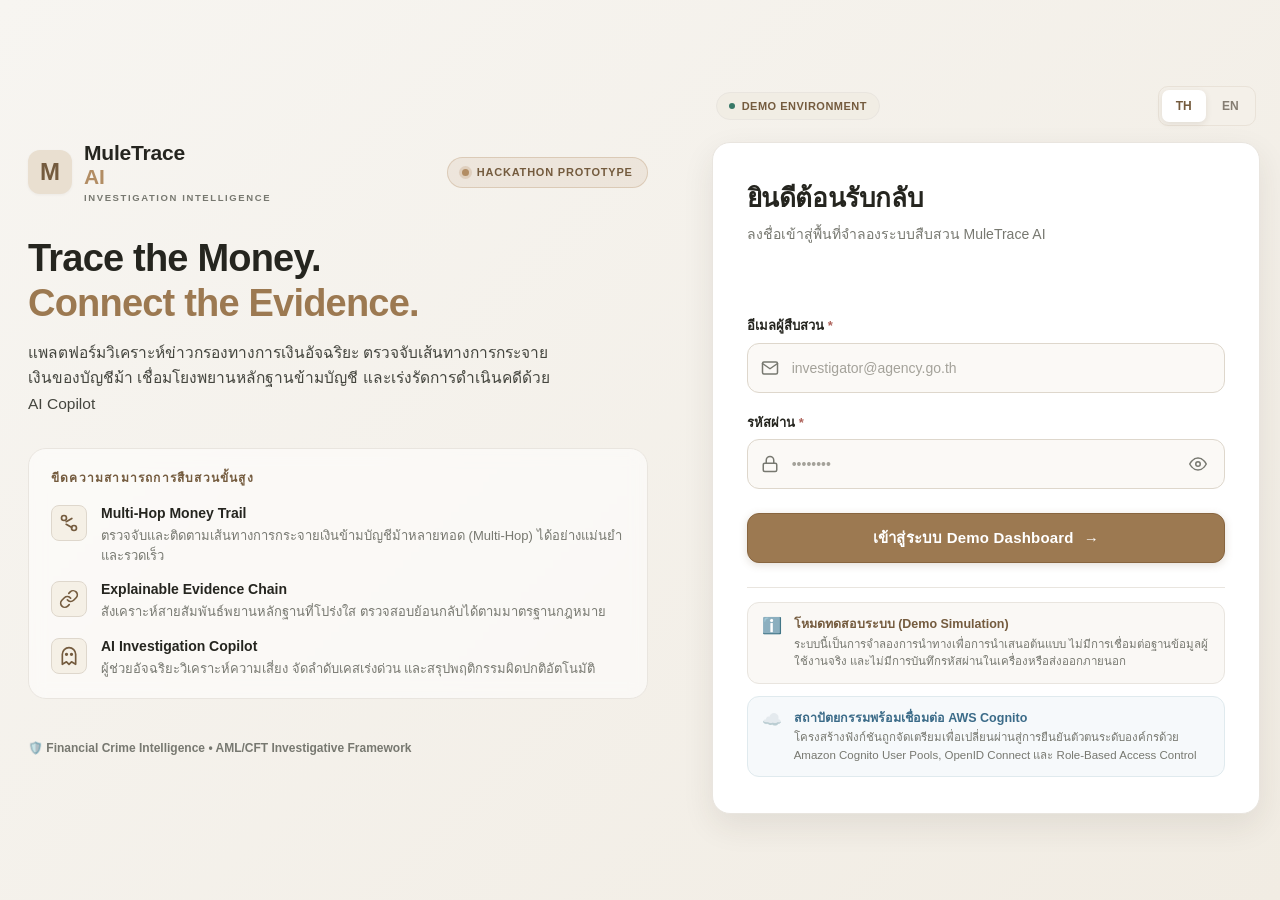
==== commit 10af9bcc: "feat: add authentication login pages, session handling, and UI assets for frontend investigation wor" ====
--- a/ui/index.html
+++ b/ui/index.html
@@ -1,398 +1,39 @@
-<!doctype html>
-<html lang="th">
-
-<head>
-  <meta charset="utf-8">
-  <meta name="viewport" content="width=device-width,initial-scale=1">
-  <meta name="theme-color" content="#f7f5f1">
-  <meta name="description" content="MuleTrace AI investigation prototype">
-
-  <title>MuleTrace AI | Investigation Workspace</title>
-
-  <link rel="icon" href="assets/icon.svg" type="image/svg+xml">
-  <link rel="manifest" href="manifest.webmanifest">
-  <link rel="stylesheet" href="style.css">
-  <link rel="stylesheet" href="case-manager.css">
-
-
-  <script src="data.js" defer></script>
-  <script src="config.js" defer></script>
-  <script src="i18n.js" defer></script>
-  <script src="api.js" defer></script>
-  <script src="app.js" defer></script>
-  <script src="case-manager.js" defer></script>
-</head>
-
-<body>
-  <div class="shell">
-
-    <!-- เมนูด้านซ้าย -->
-    <aside class="sidebar">
-      <div class="brand">
-        <span class="brand-mark">M</span>
-        <span>
-          MuleTrace <b>AI</b>
-          <small>INVESTIGATION INTELLIGENCE</small>
-        </span>
-      </div>
-
-      <p class="nav-label">WORKSPACE</p>
-
-      <nav aria-label="หน้าหลัก">
-        <button class="nav-item active" data-page="overview">
-          ▦ <span>Overview</span>
-        </button>
-        <button class="nav-item" data-page="cases">
-          ▤ <span>Case Queue</span>
-        </button>
-        <button class="nav-item" data-page="trail">
-          ◎ <span>Money Trail</span>
-        </button>
-        <button class="nav-item" data-page="investigation">
-          ◇ <span>Investigation</span>
-        </button>
-        <button class="nav-item" data-page="report">
-          ▣ <span>Evidence & Report</span>
-        </button>
-      </nav>
-
-      <div class="sidebar-foot">
-        <span class="status-dot"></span>
-        Demo mode active
-        <small>
-          Synthetic data only · No live banking connection
-        </small>
-      </div>
-    </aside>
-
-    <div class="main-area">
-
-      <!-- แถบด้านบน -->
-      <header class="topbar">
-        <div>
-          <span class="eyebrow">
-            FINANCIAL INVESTIGATION / COMMAND CENTER
-          </span>
-          <h1 id="pageTitle">Overview</h1>
-        </div>
-
-        <div class="language-switch" role="group" aria-label="Choose language">
-          <button type="button" data-lang="th" class="active">
-            TH
-          </button>
-          <button type="button" data-lang="en">
-            EN
-          </button>
-        </div>
-
-        <div class="header-actions">
-          <span class="mode-badge">● DEMO DATA</span>
-
-          <label class="case-select-label" for="caseSelect">
-            CASE
-          </label>
-
-          <select id="caseSelect" aria-label="เลือกเคส"></select>
-        </div>
-      </header>
-
-      <main>
-
-        <!-- หน้าที่ 1: Overview -->
-        <section class="page active" id="page-overview">
-
-          <div class="intro">
-            <div>
-              <p class="eyebrow">MULETRACE AI</p>
-              <h2>
-                Trace the Money.<br>
-                Connect the Evidence.
-              </h2>
-              <p>
-                เปลี่ยน Fraud Alert ให้เป็นเส้นทางการสืบสวน
-                ที่ตรวจสอบหลักฐานย้อนกลับได้
-              </p>
-            </div>
-
-            <button class="btn primary" data-go="investigation">
-              เริ่มสืบสวน ↗
-            </button>
-          </div>
-
-          <div class="metrics" id="metrics"></div>
-
-          <div class="two-col">
-            <section class="panel">
-              <div class="section-head">
-                <div>
-                  <p class="eyebrow">ALERT MANAGEMENT</p>
-                  <h3>Case Queue</h3>
-                </div>
-                <button class="text-btn" data-go="cases">
-                  ดูทั้งหมด →
-                </button>
-              </div>
-
-              <div id="overviewCases"></div>
-            </section>
-
-            <section class="panel">
-              <div class="section-head">
-                <div>
-                  <p class="eyebrow">NETWORK SNAPSHOT</p>
-                  <h3>Current Case</h3>
-                </div>
-
-                <span class="soft-pill" id="overviewRisk">—</span>
-              </div>
-
-              <div class="snapshot" id="snapshot"></div>
-
-              <button class="btn subtle full" data-go="trail">
-                เปิด Money Trail →
-              </button>
-            </section>
-          </div>
-        </section>
-
-        <!-- หน้าที่ 2: Case Queue -->
-        <section class="page" id="page-cases" hidden>
-          <div class="section-head">
-            <div>
-              <p class="eyebrow">FRAUD ALERTS</p>
-              <h2>Investigation Queue</h2>
-            </div>
-
-            <span class="soft-pill">
-              จัดลำดับเพื่อให้เจ้าหน้าที่ตรวจต่อ
-            </span>
-          </div>
-
-          <div class="panel">
-            <div id="allCases"></div>
-          </div>
-        </section>
-
-        <!-- หน้าที่ 3: Money Trail -->
-        <section class="page" id="page-trail" hidden>
-
-          <div class="section-head">
-            <div>
-              <p class="eyebrow">TRANSACTION INTELLIGENCE</p>
-              <h2>Multi-Hop Money Trail</h2>
-            </div>
-
-            <span class="soft-pill">
-              คลิกบัญชีหรือเส้นธุรกรรม
-            </span>
-          </div>
-
-          <div class="panel">
-            <div class="controls">
-              <label>
-                Network depth
-                <select id="hopSelect">
-                  <option value="1">1 hop</option>
-                  <option value="2">2 hops</option>
-                  <option value="3" selected>3 hops</option>
-                </select>
-              </label>
-
-              <button id="resetReplay" class="btn subtle">
-                แสดงทั้งหมด
-              </button>
-            </div>
-
-            <div class="graph-container">
-              <svg id="moneyGraph" viewBox="0 0 850 460" role="img" aria-label="กราฟเครือข่ายธุรกรรม">
-              </svg>
-            </div>
-
-            <div class="legend">
-              <span><i class="dot target"></i>บัญชีเป้าหมาย</span>
-              <span><i class="dot flagged"></i>บัญชีที่ถูก Flag</span>
-              <span><i class="dot watch"></i>บัญชี Watch</span>
-              <span><i class="dot normal"></i>บัญชีอื่น</span>
-            </div>
-          </div>
-
-          <div class="two-col">
-
-            <section class="panel">
-              <div class="section-head">
-                <h3>Time Replay</h3>
-                <span class="soft-pill" id="replayCount">—</span>
-              </div>
-
-              <label for="replayRange" class="field-label">
-                เลื่อนเพื่อแสดงธุรกรรมตามลำดับเวลา
-              </label>
-
-              <input type="range" min="0" max="10" value="10" id="replayRange">
-
-              <p class="helper" id="replayTime"></p>
-            </section>
-
-            <section class="panel">
-              <div class="section-head">
-                <h3>Selected Transaction</h3>
-                <span class="soft-pill" id="selectedTxTag">—</span>
-              </div>
-
-              <div id="transactionDetail"></div>
-            </section>
-          </div>
-
-          <section class="panel">
-            <div class="section-head">
-              <h3>Transaction Records</h3>
-              <span class="helper">
-                เลือกแถวเพื่อเน้นเส้นทาง
-              </span>
-            </div>
-
-            <div class="table-scroll">
-              <table>
-                <thead>
-                  <tr>
-                    <th>ID</th>
-                    <th>From → To</th>
-                    <th>Amount</th>
-                    <th>Date / Time</th>
-                  </tr>
-                </thead>
-                <tbody id="transactionRows"></tbody>
-              </table>
-            </div>
-          </section>
-        </section>
-
-        <!-- หน้าที่ 4: Investigation -->
-        <section class="page" id="page-investigation" hidden>
-
-          <div class="section-head">
-            <div>
-              <p class="eyebrow">INVESTIGATION WORKSPACE</p>
-              <h2 id="investigationHeading">
-                Case investigation
-              </h2>
-            </div>
-            <span class="soft-pill" id="priorityLabel">—</span>
-          </div>
-
-          <div class="two-col">
-            <section class="panel">
-              <h3>Investigation Summary</h3>
-              <div id="caseSummary"></div>
-
-              <p class="disclaimer">
-                Priority Score เป็นคะแนนจัดลำดับการตรวจสอบ
-                ไม่ใช่โอกาสกระทำผิด และไม่ใช่การตัดสินความผิด
-              </p>
-            </section>
-
-            <section class="panel">
-              <div class="section-head">
-                <h3>Tool Activity</h3>
-                <span class="soft-pill">RULE-BASED DEMO</span>
-              </div>
-
-              <ol class="steps" id="toolSteps"></ol>
-            </section>
-          </div>
-
-          <section class="panel">
-            <div class="section-head">
-              <h3>Recommended Next Accounts</h3>
-              <button class="text-btn" data-go="trail">
-                ดูกราฟ →
-              </button>
-            </div>
-
-            <div id="recommendedAccounts" class="chips"></div>
-          </section>
-        </section>
-
-        <!-- หน้าที่ 5: Evidence & Report -->
-        <section class="page" id="page-report" hidden>
-
-          <div class="section-head">
-            <div>
-              <p class="eyebrow">EXPLAINABLE INVESTIGATION</p>
-              <h2>Evidence Chain & Report</h2>
-            </div>
-
-            <button class="btn primary" id="downloadReport">
-              ↓ ดาวน์โหลดรายงาน
-            </button>
-          </div>
-
-          <section class="panel">
-            <div class="section-head">
-              <h3>Evidence Chain</h3>
-              <span class="helper">
-                อ้างอิง Transaction ID จากข้อมูลจำลอง
-              </span>
-            </div>
-
-            <div id="evidenceList" class="evidence-list"></div>
-          </section>
-
-          <div class="two-col">
-            <section class="panel">
-              <h3>Cross-Case Connections</h3>
-              <div id="crossCases"></div>
-            </section>
-
-            <section class="panel">
-              <div class="section-head">
-                <h3>AWS Agent Handoff</h3>
-                <span class="soft-pill" id="awsStatus">
-                  NOT CONNECTED
-                </span>
-              </div>
-
-              <p class="helper">
-                พื้นที่รอรับผลจริงจาก Backend ของเพื่อน
-                ไม่ได้เรียก Bedrock อัตโนมัติ
-              </p>
-
-              <button class="btn subtle" id="runAi">
-                ขอ AI Summary ผ่าน API
-              </button>
-
-              <div id="aiResult" class="ai-result" aria-live="polite">
-                ยังไม่ได้เชื่อม AWS · ใช้รายงานแบบ Rule-based ได้
-              </div>
-            </section>
-          </div>
-        </section>
-
-      </main>
-
-      <footer>
-        MuleTrace AI · Hackathon Prototype ·
-        Synthetic Data Only · Human Review Required
-      </footer>
-    </div>
-  </div>
-
-
-  <script>
-    // Keep the language switch inside
-    // the right-side header actions group.
-    document.addEventListener("DOMContentLoaded", () => {
-      const headerActions =
-        document.querySelector(".header-actions");
-
-      const languageSwitch =
-        document.querySelector(".language-switch");
-
-      if (headerActions && languageSwitch) {
-        headerActions.prepend(languageSwitch);
-      }
-    });
-  </script>
-
-</body>
+<!doctype html>
+<html lang="th">
+<head>
+  <meta charset="utf-8">
+  <title>MuleTrace AI | Redirecting to Dashboard...</title>
+  <script>
+    (function () {
+      try {
+        if (sessionStorage.getItem("muletrace_auth_session") !== "active") {
+          window.location.replace("login.html");
+          return;
+        }
+      } catch (e) {
+        window.location.replace("login.html");
+        return;
+      }
+      window.location.replace("../app/frontend/index.html");
+    })();
+  </script>
+</head>
+<body style="margin: 0; font-family: 'Segoe UI', Tahoma, sans-serif; background: #f7f5f1; color: #25251f; display: flex; align-items: center; justify-content: center; height: 100vh;">
+  <div style="background: white; border: 1px solid #e9e5df; border-radius: 12px; padding: 32px; text-align: center; max-width: 420px; box-shadow: 0 4px 16px rgba(0,0,0,0.04);">
+    <h2 style="margin: 0 0 12px; color: #745b3e;">MuleTrace AI Dashboard</h2>
+    <p style="margin: 0 0 18px; color: #777870;">???????????????????????????????...</p>
+    <a href="login.html" id="fallbackLink" style="display: inline-block; background: #9c7951; color: white; padding: 10px 20px; border-radius: 8px; text-decoration: none; font-weight: 600;">???????????</a>
+  </div>
+  <script>
+    try {
+      if (sessionStorage.getItem("muletrace_auth_session") === "active") {
+        var link = document.getElementById("fallbackLink");
+        if (link) {
+          link.href = "../app/frontend/index.html";
+          link.textContent = "???? Dashboard";
+        }
+      }
+    } catch (e) {}
+  </script>
+</body>
 </html>
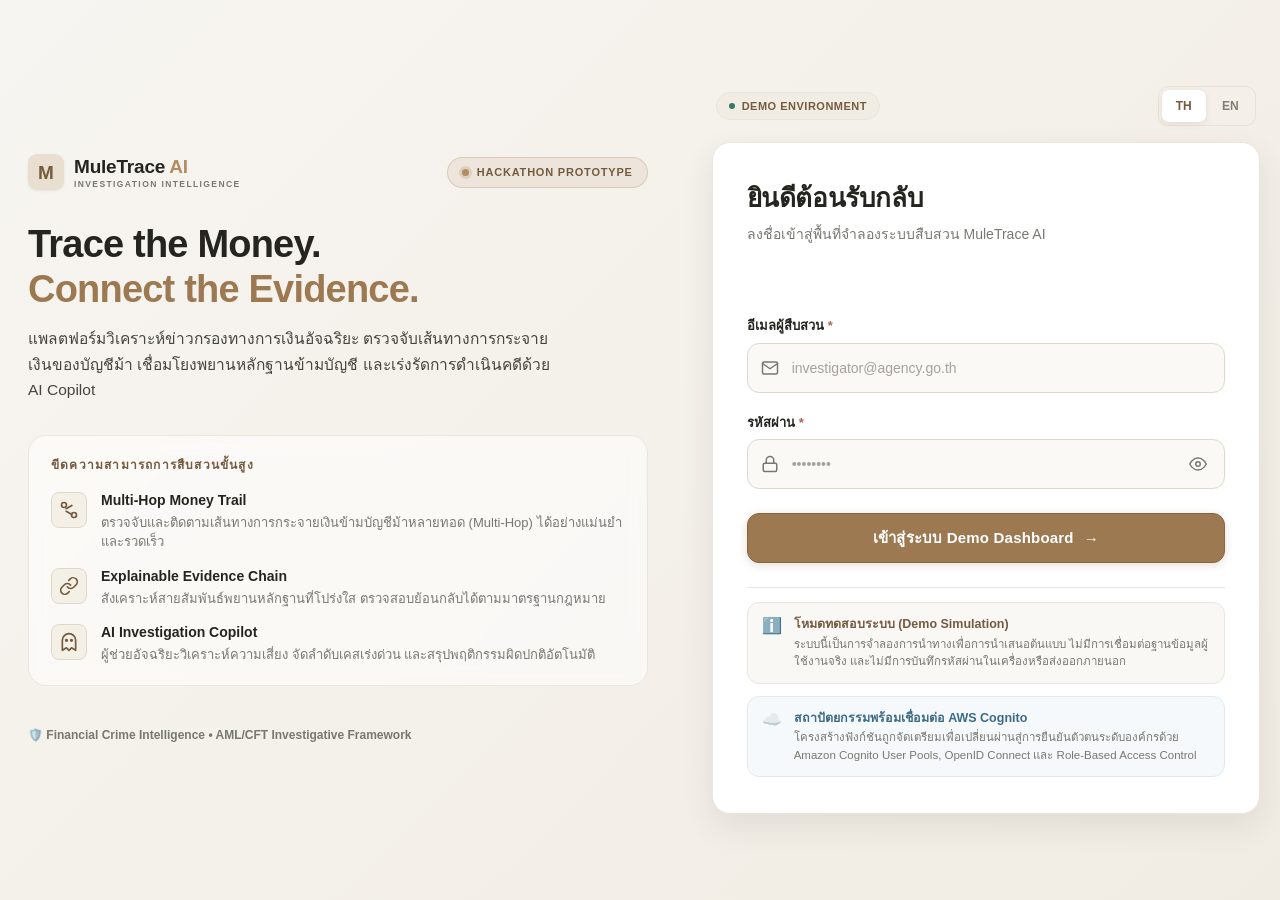
==== commit d813c8ca: "feat: add login and frontend intelligence portal UI with modern responsive styling and assets" ====
--- a/ui/index.html
+++ b/ui/index.html
@@ -1,8 +1,8 @@
-<!doctype html>
+﻿<!doctype html>
 <html lang="th">
 <head>
   <meta charset="utf-8">
-  <title>MuleTrace AI | Redirecting to Dashboard...</title>
+  <title>MuleTrace AI | กำลังนำทางไป Dashboard...</title>
   <script>
     (function () {
       try {
@@ -21,8 +21,8 @@
 <body style="margin: 0; font-family: 'Segoe UI', Tahoma, sans-serif; background: #f7f5f1; color: #25251f; display: flex; align-items: center; justify-content: center; height: 100vh;">
   <div style="background: white; border: 1px solid #e9e5df; border-radius: 12px; padding: 32px; text-align: center; max-width: 420px; box-shadow: 0 4px 16px rgba(0,0,0,0.04);">
     <h2 style="margin: 0 0 12px; color: #745b3e;">MuleTrace AI Dashboard</h2>
-    <p style="margin: 0 0 18px; color: #777870;">???????????????????????????????...</p>
-    <a href="login.html" id="fallbackLink" style="display: inline-block; background: #9c7951; color: white; padding: 10px 20px; border-radius: 8px; text-decoration: none; font-weight: 600;">???????????</a>
+    <p style="margin: 0 0 18px; color: #777870;">กำลังนำทางไปยังแดชบอร์ด...</p>
+    <a href="login.html" id="fallbackLink" style="display: inline-block; background: #9c7951; color: white; padding: 10px 20px; border-radius: 8px; text-decoration: none; font-weight: 600;">เข้าสู่ระบบ</a>
   </div>
   <script>
     try {
@@ -30,10 +30,10 @@
         var link = document.getElementById("fallbackLink");
         if (link) {
           link.href = "../app/frontend/index.html";
-          link.textContent = "???? Dashboard";
+          link.textContent = "เปิด Dashboard";
         }
       }
     } catch (e) {}
   </script>
 </body>
-</html>+</html>
